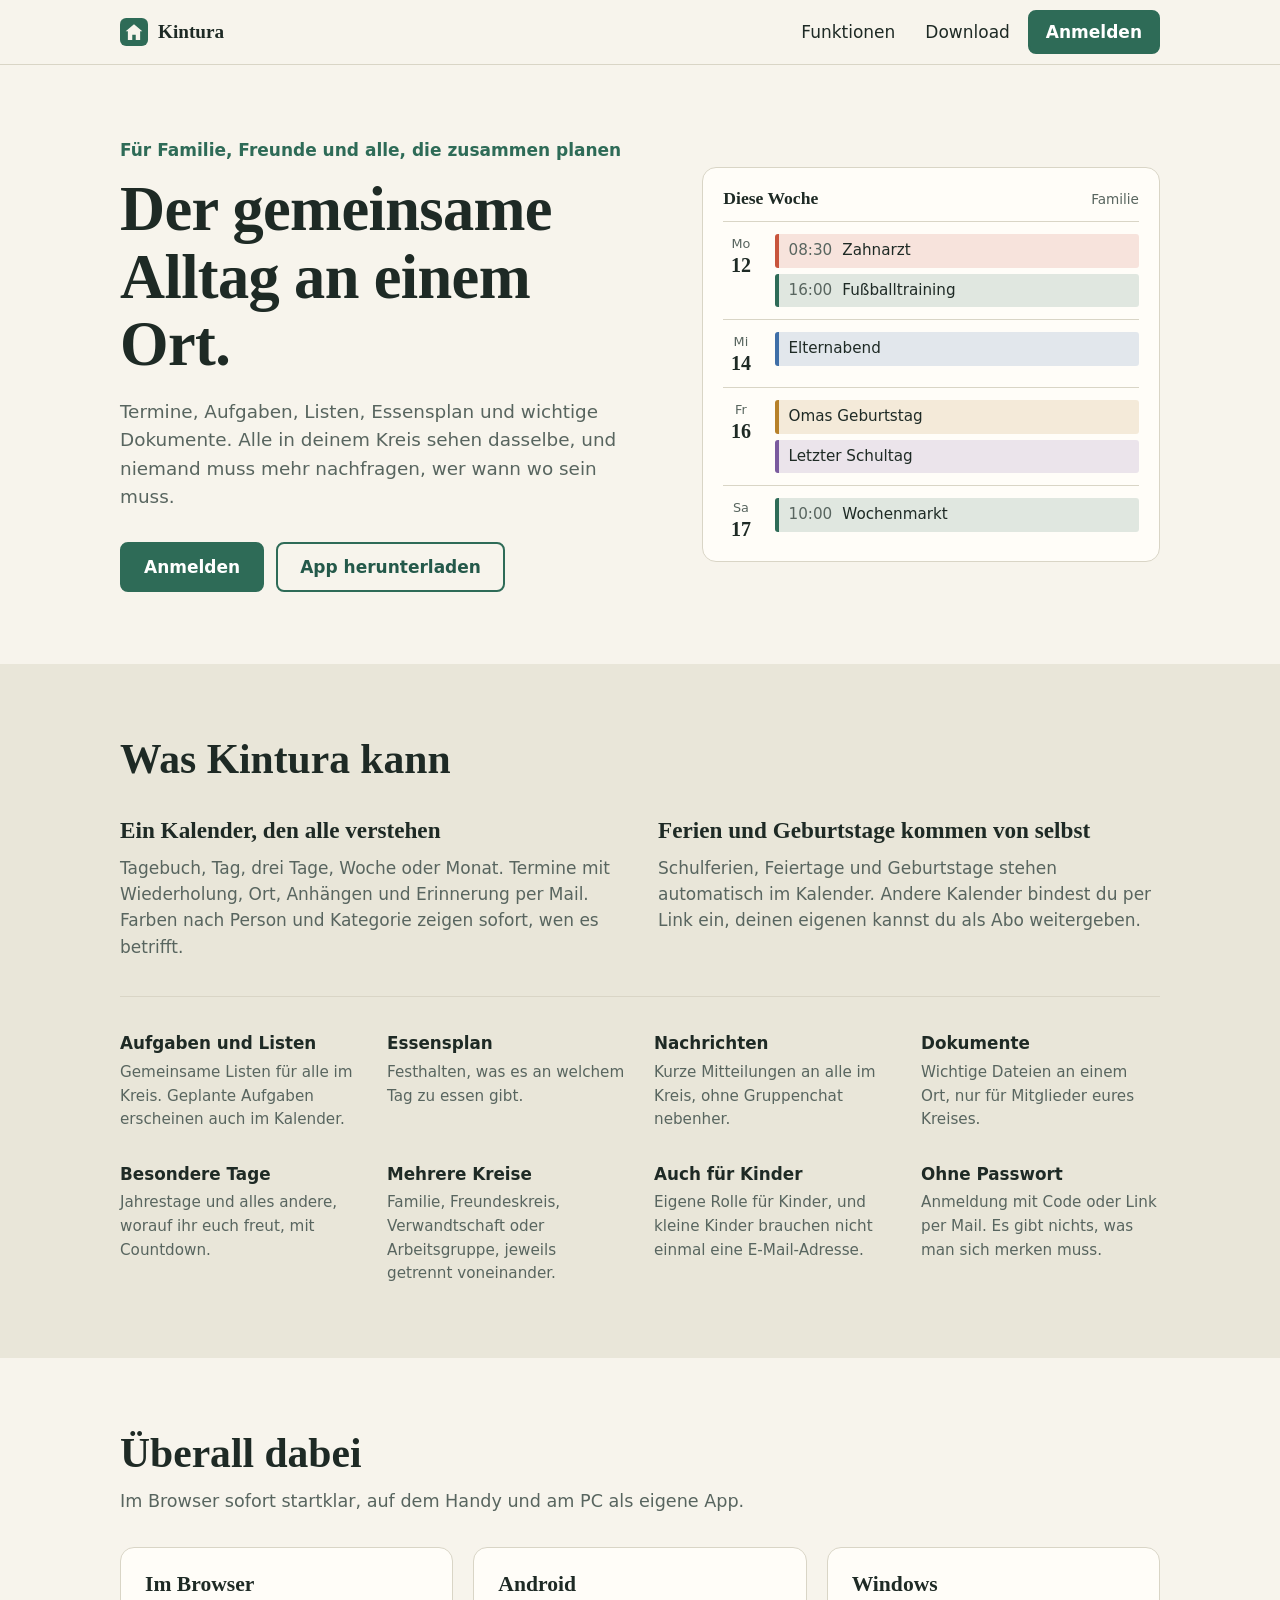
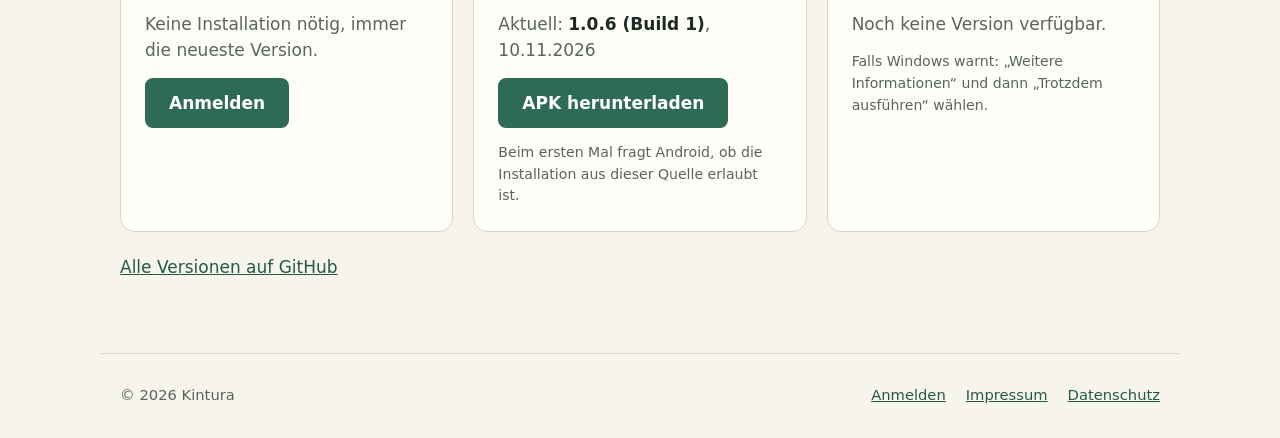
==== website/public/index.html @ f8f8dcb3 "init" ====
<!doctype html>
<html lang="de" data-repo="__REPO_URL__">
<head>
  <meta charset="utf-8">
  <meta name="viewport" content="width=device-width, initial-scale=1">
  <meta http-equiv="Content-Security-Policy" content="default-src 'self'; base-uri 'none'">
  <title>Kintura – der gemeinsame Alltag an einem Ort</title>
  <meta name="description" content="Kalender, Aufgaben, Listen, Essensplan und Dokumente für Familie, Freundeskreis, Verwandtschaft oder Arbeitsgruppe. Im Browser, auf Android und unter Windows.">
  <meta name="theme-color" content="#2e6b57">
  <link rel="icon" href="favicon.svg" type="image/svg+xml">
  <link rel="stylesheet" href="styles.css">
  <script src="app.js" defer></script>
</head>
<body>
  <header class="top">
    <div class="wrap top-row">
      <a class="brand" href="#start"><img src="favicon.svg" alt="" width="28" height="28">Kintura</a>
      <nav aria-label="Hauptmenü">
        <a class="nav-link" href="#funktionen">Funktionen</a>
        <a class="nav-link" href="#download">Download</a>
        <a class="button small" href="__APP_URL__">Anmelden</a>
      </nav>
    </div>
  </header>

  <main id="start">
    <section class="hero wrap">
      <div>
        <p class="eyebrow">Für Familie, Freunde und alle, die zusammen planen</p>
        <h1>Der gemeinsame Alltag an einem Ort.</h1>
        <p class="lede">Termine, Aufgaben, Listen, Essensplan und wichtige Dokumente. Alle in deinem Kreis sehen dasselbe, und niemand muss mehr nachfragen, wer wann wo sein muss.</p>
        <div class="actions">
          <a class="button" href="__APP_URL__">Anmelden</a>
          <a class="button ghost" href="#download">App herunterladen</a>
        </div>
      </div>

      <div class="preview" aria-hidden="true">
        <div class="preview-head"><span>Diese Woche</span><span class="preview-kreis">Familie</span></div>
        <ol class="agenda">
          <li><span class="day">Mo<b>12</b></span><div><p class="event c1"><time>08:30</time>Zahnarzt</p><p class="event c2"><time>16:00</time>Fußballtraining</p></div></li>
          <li><span class="day">Mi<b>14</b></span><div><p class="event c3">Elternabend</p></div></li>
          <li><span class="day">Fr<b>16</b></span><div><p class="event c4">Omas Geburtstag</p><p class="event c5">Letzter Schultag</p></div></li>
          <li><span class="day">Sa<b>17</b></span><div><p class="event c2"><time>10:00</time>Wochenmarkt</p></div></li>
        </ol>
      </div>
    </section>

    <section id="funktionen" class="band">
      <div class="wrap">
        <h2>Was Kintura kann</h2>

        <div class="lead-features">
          <article>
            <h3>Ein Kalender, den alle verstehen</h3>
            <p>Tagebuch, Tag, drei Tage, Woche oder Monat. Termine mit Wiederholung, Ort, Anhängen und Erinnerung per Mail. Farben nach Person und Kategorie zeigen sofort, wen es betrifft.</p>
          </article>
          <article>
            <h3>Ferien und Geburtstage kommen von selbst</h3>
            <p>Schulferien, Feiertage und Geburtstage stehen automatisch im Kalender. Andere Kalender bindest du per Link ein, deinen eigenen kannst du als Abo weitergeben.</p>
          </article>
        </div>

        <ul class="features">
          <li><h3>Aufgaben und Listen</h3><p>Gemeinsame Listen für alle im Kreis. Geplante Aufgaben erscheinen auch im Kalender.</p></li>
          <li><h3>Essensplan</h3><p>Festhalten, was es an welchem Tag zu essen gibt.</p></li>
          <li><h3>Nachrichten</h3><p>Kurze Mitteilungen an alle im Kreis, ohne Gruppenchat nebenher.</p></li>
          <li><h3>Dokumente</h3><p>Wichtige Dateien an einem Ort, nur für Mitglieder eures Kreises.</p></li>
          <li><h3>Besondere Tage</h3><p>Jahrestage und alles andere, worauf ihr euch freut, mit Countdown.</p></li>
          <li><h3>Mehrere Kreise</h3><p>Familie, Freundeskreis, Verwandtschaft oder Arbeitsgruppe, jeweils getrennt voneinander.</p></li>
          <li><h3>Auch für Kinder</h3><p>Eigene Rolle für Kinder, und kleine Kinder brauchen nicht einmal eine E-Mail-Adresse.</p></li>
          <li><h3>Ohne Passwort</h3><p>Anmeldung mit Code oder Link per Mail. Es gibt nichts, was man sich merken muss.</p></li>
        </ul>
      </div>
    </section>

    <section id="download" class="wrap downloads">
      <h2>Überall dabei</h2>
      <p class="section-lede">Im Browser sofort startklar, auf dem Handy und am PC als eigene App.</p>

      <div class="platforms">
        <article class="platform">
          <h3>Im Browser</h3>
          <p class="status">Keine Installation nötig, immer die neueste Version.</p>
          <a class="button" href="__APP_URL__">Anmelden</a>
        </article>

        <article class="platform" data-platform="android" data-extension=".apk">
          <h3>Android</h3>
          <p class="status" data-status>Downloads werden geladen …</p>
          <a class="button" data-download hidden>APK herunterladen</a>
          <p class="hint">Beim ersten Mal fragt Android, ob die Installation aus dieser Quelle erlaubt ist.</p>
          <details data-older hidden><summary>Frühere Versionen</summary><ul class="versions"></ul></details>
        </article>

        <article class="platform" data-platform="windows" data-extension=".exe">
          <h3>Windows</h3>
          <p class="status" data-status>Downloads werden geladen …</p>
          <a class="button" data-download hidden>Installer herunterladen</a>
          <p class="hint">Falls Windows warnt: „Weitere Informationen“ und dann „Trotzdem ausführen“ wählen.</p>
          <details data-older hidden><summary>Frühere Versionen</summary><ul class="versions"></ul></details>
        </article>
      </div>

      <noscript><p class="section-lede">Die Downloads brauchen JavaScript.</p></noscript>
      <p class="all-releases"><a href="__REPO_URL__/releases">Alle Versionen auf GitHub</a></p>
    </section>
  </main>

  <footer class="wrap foot">
    <span>© 2026 Kintura</span>
    <div class="foot-links">
      <a href="__APP_URL__">Anmelden</a>
      <a href="impressum.html">Impressum</a>
      <a href="datenschutz.html">Datenschutz</a>
    </div>
  </footer>
</body>
</html>
---- website/public/styles.css ----
:root {
  color-scheme: light dark;
  --paper: #f7f4ec;
  --surface: #fffdf8;
  --band: #e9e6d9;
  --ink: #1e2a25;
  --muted: #58655f;
  --line: #d9d5c6;
  --brand: #2e6b57;
  --brand-ink: #ffffff;
  --link: #24594a;
  --c1: #c8553d;
  --c2: #2e6b57;
  --c3: #3f6fa8;
  --c4: #b7812a;
  --c5: #7a5a9e;
  --serif: Charter, "Bitstream Charter", "Sitka Text", Cambria, Georgia, serif;
  --sans: system-ui, -apple-system, "Segoe UI", Roboto, sans-serif;
}

@media (prefers-color-scheme: dark) {
  :root {
    --paper: #141a17;
    --surface: #1c2420;
    --band: #19201c;
    --ink: #ecefe8;
    --muted: #a5b1aa;
    --line: #313c36;
    --brand: #7fc8ae;
    --brand-ink: #10231b;
    --link: #8fd3bb;
    --c1: #e58872;
    --c2: #7fc8ae;
    --c3: #8db4e3;
    --c4: #dcb266;
    --c5: #bda0dc;
  }
}

* { box-sizing: border-box; }

html { scroll-behavior: smooth; scroll-padding-top: 5rem; }

@media (prefers-reduced-motion: reduce) {
  html { scroll-behavior: auto; }
}

body {
  margin: 0;
  background: var(--paper);
  color: var(--ink);
  font: 17px/1.55 var(--sans);
}

h1, h2, h3, p, ol, ul { margin: 0; padding: 0; }
ol, ul { list-style: none; }
a { color: var(--link); }
[hidden] { display: none !important; }

:focus-visible { outline: 3px solid var(--c3); outline-offset: 2px; }

.wrap { max-width: 1080px; margin-inline: auto; padding-inline: 20px; }

.top {
  position: sticky;
  top: 0;
  z-index: 10;
  background: var(--paper);
  border-bottom: 1px solid var(--line);
}
.top-row { display: flex; align-items: center; justify-content: space-between; min-height: 64px; gap: 12px; }
.brand { display: inline-flex; align-items: center; gap: 10px; color: var(--ink); font: 700 1.2rem var(--serif); text-decoration: none; }
nav { display: flex; align-items: center; gap: 6px; }
.nav-link { display: inline-flex; align-items: center; min-height: 44px; padding-inline: 12px; color: var(--ink); text-decoration: none; }
.nav-link:hover { text-decoration: underline; }

.button {
  display: inline-flex;
  align-items: center;
  justify-content: center;
  min-height: 48px;
  padding: 10px 22px;
  border: 2px solid var(--brand);
  border-radius: 8px;
  background: var(--brand);
  color: var(--brand-ink);
  font-weight: 600;
  text-decoration: none;
}
.button:hover { filter: brightness(1.1); }
.button.ghost { background: transparent; color: var(--link); }
.button.small { min-height: 44px; padding: 6px 16px; }

.hero {
  display: grid;
  grid-template-columns: 1.15fr 1fr;
  gap: 56px;
  align-items: center;
  padding-block: 72px;
}
.eyebrow { color: var(--brand); font-weight: 600; }
h1 { margin-top: 12px; font: 700 clamp(2.5rem, 6vw, 3.9rem)/1.08 var(--serif); letter-spacing: -0.01em; }
.lede { margin-top: 20px; max-width: 34em; color: var(--muted); font-size: 1.15rem; }
.actions { display: flex; flex-wrap: wrap; gap: 12px; margin-top: 30px; }

.preview {
  padding: 20px;
  border: 1px solid var(--line);
  border-radius: 14px;
  background: var(--surface);
}
.preview-head { display: flex; justify-content: space-between; align-items: baseline; padding-bottom: 12px; border-bottom: 1px solid var(--line); font: 700 1.1rem var(--serif); }
.preview-kreis { color: var(--muted); font: 500 0.85rem var(--sans); }
.agenda li { display: flex; gap: 16px; padding-block: 12px; border-bottom: 1px solid var(--line); }
.agenda li:last-child { border-bottom: 0; padding-bottom: 0; }
.agenda li > div { flex: 1; display: grid; align-content: start; gap: 6px; }
.day { width: 2.2rem; color: var(--muted); font-size: 0.8rem; text-align: center; }
.day b { display: block; color: var(--ink); font: 700 1.25rem var(--serif); }
.event { display: flex; gap: 10px; padding: 5px 10px; border-left: 4px solid var(--tone); border-radius: 3px; background: color-mix(in srgb, var(--tone) 15%, transparent); font-size: 0.95rem; }
.event time { color: var(--muted); font-variant-numeric: tabular-nums; }
.c1 { --tone: var(--c1); }
.c2 { --tone: var(--c2); }
.c3 { --tone: var(--c3); }
.c4 { --tone: var(--c4); }
.c5 { --tone: var(--c5); }

.band { padding-block: 72px; background: var(--band); }
h2 { font: 700 clamp(1.9rem, 4vw, 2.6rem)/1.15 var(--serif); }
h3 { font-size: 1.05rem; line-height: 1.3; }
.lead-features { display: grid; grid-template-columns: 1fr 1fr; gap: 36px; margin-top: 32px; padding-bottom: 36px; border-bottom: 1px solid var(--line); }
.lead-features h3 { font: 700 1.45rem/1.25 var(--serif); }
.lead-features p { margin-top: 10px; color: var(--muted); }
.features { display: grid; grid-template-columns: repeat(4, 1fr); gap: 32px 28px; margin-top: 36px; }
.features p { margin-top: 6px; color: var(--muted); font-size: 0.95rem; }

.downloads { padding-block: 72px; }
.section-lede { margin-top: 10px; color: var(--muted); font-size: 1.1rem; }
.platforms { display: grid; grid-template-columns: repeat(3, 1fr); gap: 20px; margin-top: 32px; }
.platform { display: flex; flex-direction: column; align-items: flex-start; gap: 14px; padding: 24px; border: 1px solid var(--line); border-radius: 14px; background: var(--surface); }
.platform h3 { font: 700 1.35rem var(--serif); }
.status { color: var(--muted); }
.status b { color: var(--ink); }
.hint { color: var(--muted); font-size: 0.88rem; }
code { font-size: 0.95em; }
details { width: 100%; padding-top: 12px; border-top: 1px solid var(--line); }
summary { display: flex; align-items: center; min-height: 44px; cursor: pointer; color: var(--link); font-weight: 600; }
.versions li { display: flex; flex-wrap: wrap; justify-content: space-between; gap: 2px 12px; padding-block: 10px; border-top: 1px solid var(--line); font-size: 0.92rem; }
.versions small { color: var(--muted); font-size: 0.85rem; }
.versions a { display: inline-flex; align-items: center; min-height: 32px; font-weight: 600; }
.all-releases { margin-top: 22px; }

.foot { display: flex; flex-wrap: wrap; align-items: center; justify-content: space-between; gap: 8px 16px; padding-block: 20px; border-top: 1px solid var(--line); color: var(--muted); font-size: 0.92rem; }
.foot-links { display: flex; flex-wrap: wrap; gap: 0 20px; }
.foot-links a { display: inline-flex; align-items: center; min-height: 44px; }

.legal { max-width: 720px; padding-block: 48px 64px; }
.legal h1 { margin: 0 0 20px; font-size: clamp(2.2rem, 5vw, 3rem); }
.legal h2 { margin: 32px 0 8px; font-size: 1.3rem; }
.legal p:last-child > em { display: block; margin-top: 32px; color: var(--muted); font-size: 0.92rem; }

@media (max-width: 860px) {
  .hero { grid-template-columns: 1fr; gap: 40px; padding-block: 44px; }
  .band, .downloads { padding-block: 52px; }
  .lead-features { grid-template-columns: 1fr; gap: 26px; }
  .features { grid-template-columns: 1fr 1fr; gap: 26px 20px; }
  .platforms { grid-template-columns: 1fr; }
}

@media (max-width: 560px) {
  .nav-link { display: none; }
  .features { grid-template-columns: 1fr; }
  .actions .button, .platform .button { width: 100%; }
}
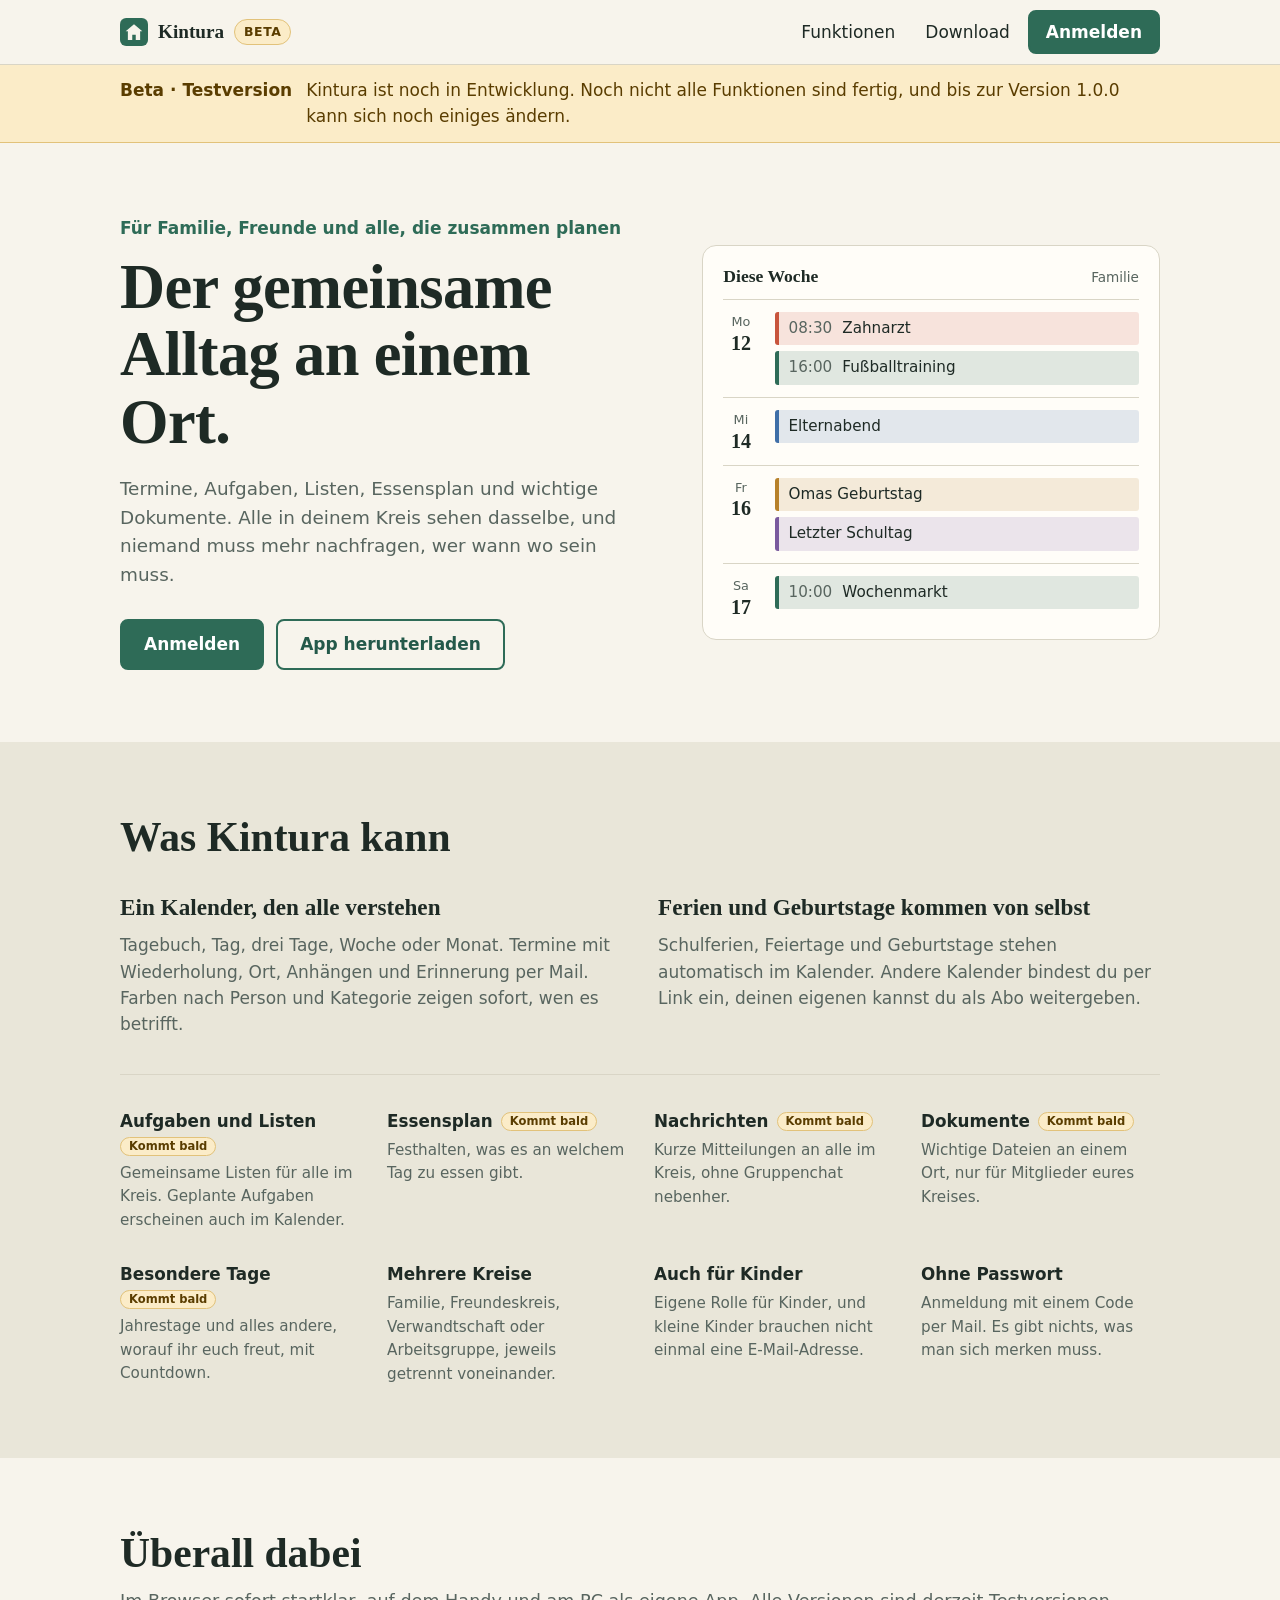
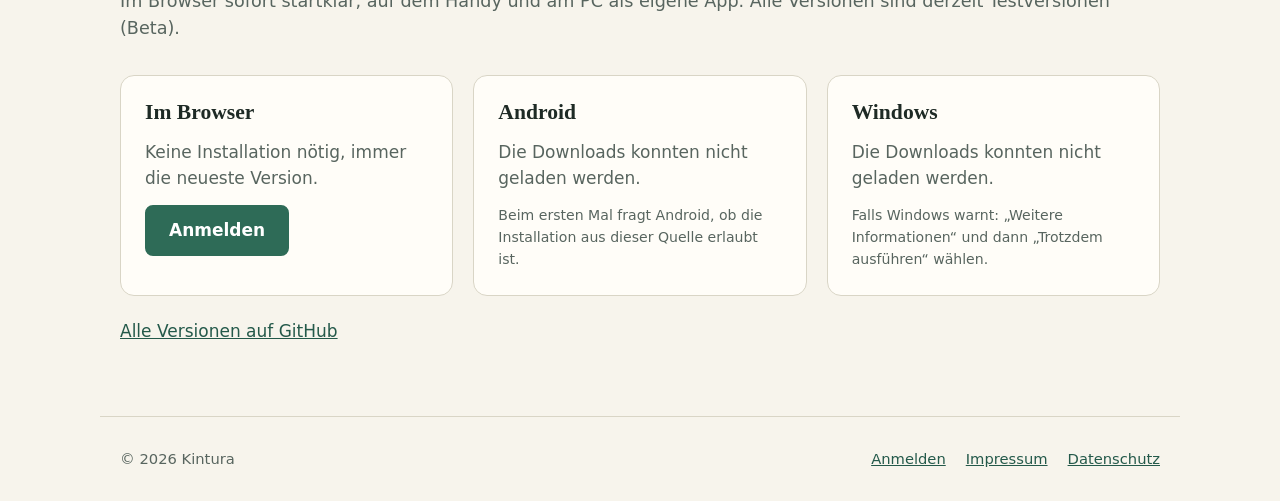
==== commit 0ad8cdab: "Einladungen mit Zustimmung, Mails ohne Links, Beta-Hinweis - Einladungen werden nicht mehr automatis" ====
--- a/website/public/index.html
+++ b/website/public/index.html
@@ -14,7 +14,7 @@
 <body>
   <header class="top">
     <div class="wrap top-row">
-      <a class="brand" href="#start"><img src="favicon.svg" alt="" width="28" height="28">Kintura</a>
+      <span class="brand-group"><a class="brand" href="#start"><img src="favicon.svg" alt="" width="28" height="28">Kintura</a><span class="beta-pill" title="Testversion: noch nicht alle Funktionen sind fertig">Beta</span></span>
       <nav aria-label="Hauptmenü">
         <a class="nav-link" href="#funktionen">Funktionen</a>
         <a class="nav-link" href="#download">Download</a>
@@ -22,6 +22,13 @@
       </nav>
     </div>
   </header>
+
+  <aside class="beta-band" aria-label="Hinweis zur Testversion">
+    <div class="wrap beta-row">
+      <strong>Beta · Testversion</strong>
+      <p>Kintura ist noch in Entwicklung. Noch nicht alle Funktionen sind fertig, und bis zur Version 1.0.0 kann sich noch einiges ändern.</p>
+    </div>
+  </aside>
 
   <main id="start">
     <section class="hero wrap">
@@ -62,21 +69,21 @@
         </div>
 
         <ul class="features">
-          <li><h3>Aufgaben und Listen</h3><p>Gemeinsame Listen für alle im Kreis. Geplante Aufgaben erscheinen auch im Kalender.</p></li>
-          <li><h3>Essensplan</h3><p>Festhalten, was es an welchem Tag zu essen gibt.</p></li>
-          <li><h3>Nachrichten</h3><p>Kurze Mitteilungen an alle im Kreis, ohne Gruppenchat nebenher.</p></li>
-          <li><h3>Dokumente</h3><p>Wichtige Dateien an einem Ort, nur für Mitglieder eures Kreises.</p></li>
-          <li><h3>Besondere Tage</h3><p>Jahrestage und alles andere, worauf ihr euch freut, mit Countdown.</p></li>
+          <li><h3>Aufgaben und Listen <span class="soon">Kommt bald</span></h3><p>Gemeinsame Listen für alle im Kreis. Geplante Aufgaben erscheinen auch im Kalender.</p></li>
+          <li><h3>Essensplan <span class="soon">Kommt bald</span></h3><p>Festhalten, was es an welchem Tag zu essen gibt.</p></li>
+          <li><h3>Nachrichten <span class="soon">Kommt bald</span></h3><p>Kurze Mitteilungen an alle im Kreis, ohne Gruppenchat nebenher.</p></li>
+          <li><h3>Dokumente <span class="soon">Kommt bald</span></h3><p>Wichtige Dateien an einem Ort, nur für Mitglieder eures Kreises.</p></li>
+          <li><h3>Besondere Tage <span class="soon">Kommt bald</span></h3><p>Jahrestage und alles andere, worauf ihr euch freut, mit Countdown.</p></li>
           <li><h3>Mehrere Kreise</h3><p>Familie, Freundeskreis, Verwandtschaft oder Arbeitsgruppe, jeweils getrennt voneinander.</p></li>
           <li><h3>Auch für Kinder</h3><p>Eigene Rolle für Kinder, und kleine Kinder brauchen nicht einmal eine E-Mail-Adresse.</p></li>
-          <li><h3>Ohne Passwort</h3><p>Anmeldung mit Code oder Link per Mail. Es gibt nichts, was man sich merken muss.</p></li>
+          <li><h3>Ohne Passwort</h3><p>Anmeldung mit einem Code per Mail. Es gibt nichts, was man sich merken muss.</p></li>
         </ul>
       </div>
     </section>
 
     <section id="download" class="wrap downloads">
       <h2>Überall dabei</h2>
-      <p class="section-lede">Im Browser sofort startklar, auf dem Handy und am PC als eigene App.</p>
+      <p class="section-lede">Im Browser sofort startklar, auf dem Handy und am PC als eigene App. Alle Versionen sind derzeit Testversionen (Beta).</p>
 
       <div class="platforms">
         <article class="platform">
--- a/website/public/styles.css
+++ b/website/public/styles.css
@@ -14,6 +14,9 @@
   --c3: #3f6fa8;
   --c4: #b7812a;
   --c5: #7a5a9e;
+  --beta-bg: #fbecc8;
+  --beta-ink: #5a3d00;
+  --beta-line: #e2c27a;
   --serif: Charter, "Bitstream Charter", "Sitka Text", Cambria, Georgia, serif;
   --sans: system-ui, -apple-system, "Segoe UI", Roboto, sans-serif;
 }
@@ -34,6 +37,9 @@
     --c3: #8db4e3;
     --c4: #dcb266;
     --c5: #bda0dc;
+    --beta-bg: #3a2e12;
+    --beta-ink: #f3dca3;
+    --beta-line: #6b5524;
   }
 }
 
@@ -70,6 +76,23 @@
 }
 .top-row { display: flex; align-items: center; justify-content: space-between; min-height: 64px; gap: 12px; }
 .brand { display: inline-flex; align-items: center; gap: 10px; color: var(--ink); font: 700 1.2rem var(--serif); text-decoration: none; }
+.brand-group { display: inline-flex; align-items: center; gap: 10px; }
+.beta-pill {
+  padding: 2px 9px;
+  border: 1px solid var(--beta-line);
+  border-radius: 999px;
+  background: var(--beta-bg);
+  color: var(--beta-ink);
+  font-size: 0.78rem;
+  font-weight: 700;
+  letter-spacing: 0.04em;
+  text-transform: uppercase;
+}
+
+.beta-band { background: var(--beta-bg); color: var(--beta-ink); border-bottom: 1px solid var(--beta-line); }
+.beta-row { display: flex; flex-wrap: wrap; align-items: baseline; gap: 4px 14px; padding-block: 12px; }
+.beta-row p { flex: 1 1 24em; }
+
 nav { display: flex; align-items: center; gap: 6px; }
 .nav-link { display: inline-flex; align-items: center; min-height: 44px; padding-inline: 12px; color: var(--ink); text-decoration: none; }
 .nav-link:hover { text-decoration: underline; }
@@ -132,6 +155,18 @@
 .lead-features p { margin-top: 10px; color: var(--muted); }
 .features { display: grid; grid-template-columns: repeat(4, 1fr); gap: 32px 28px; margin-top: 36px; }
 .features p { margin-top: 6px; color: var(--muted); font-size: 0.95rem; }
+.features h3 { display: flex; flex-wrap: wrap; align-items: center; gap: 4px 8px; }
+.soon {
+  display: inline-block;
+  padding: 1px 8px;
+  border: 1px solid var(--beta-line);
+  border-radius: 999px;
+  background: var(--beta-bg);
+  color: var(--beta-ink);
+  font-size: 0.72rem;
+  font-weight: 600;
+  white-space: nowrap;
+}
 
 .downloads { padding-block: 72px; }
 .section-lede { margin-top: 10px; color: var(--muted); font-size: 1.1rem; }
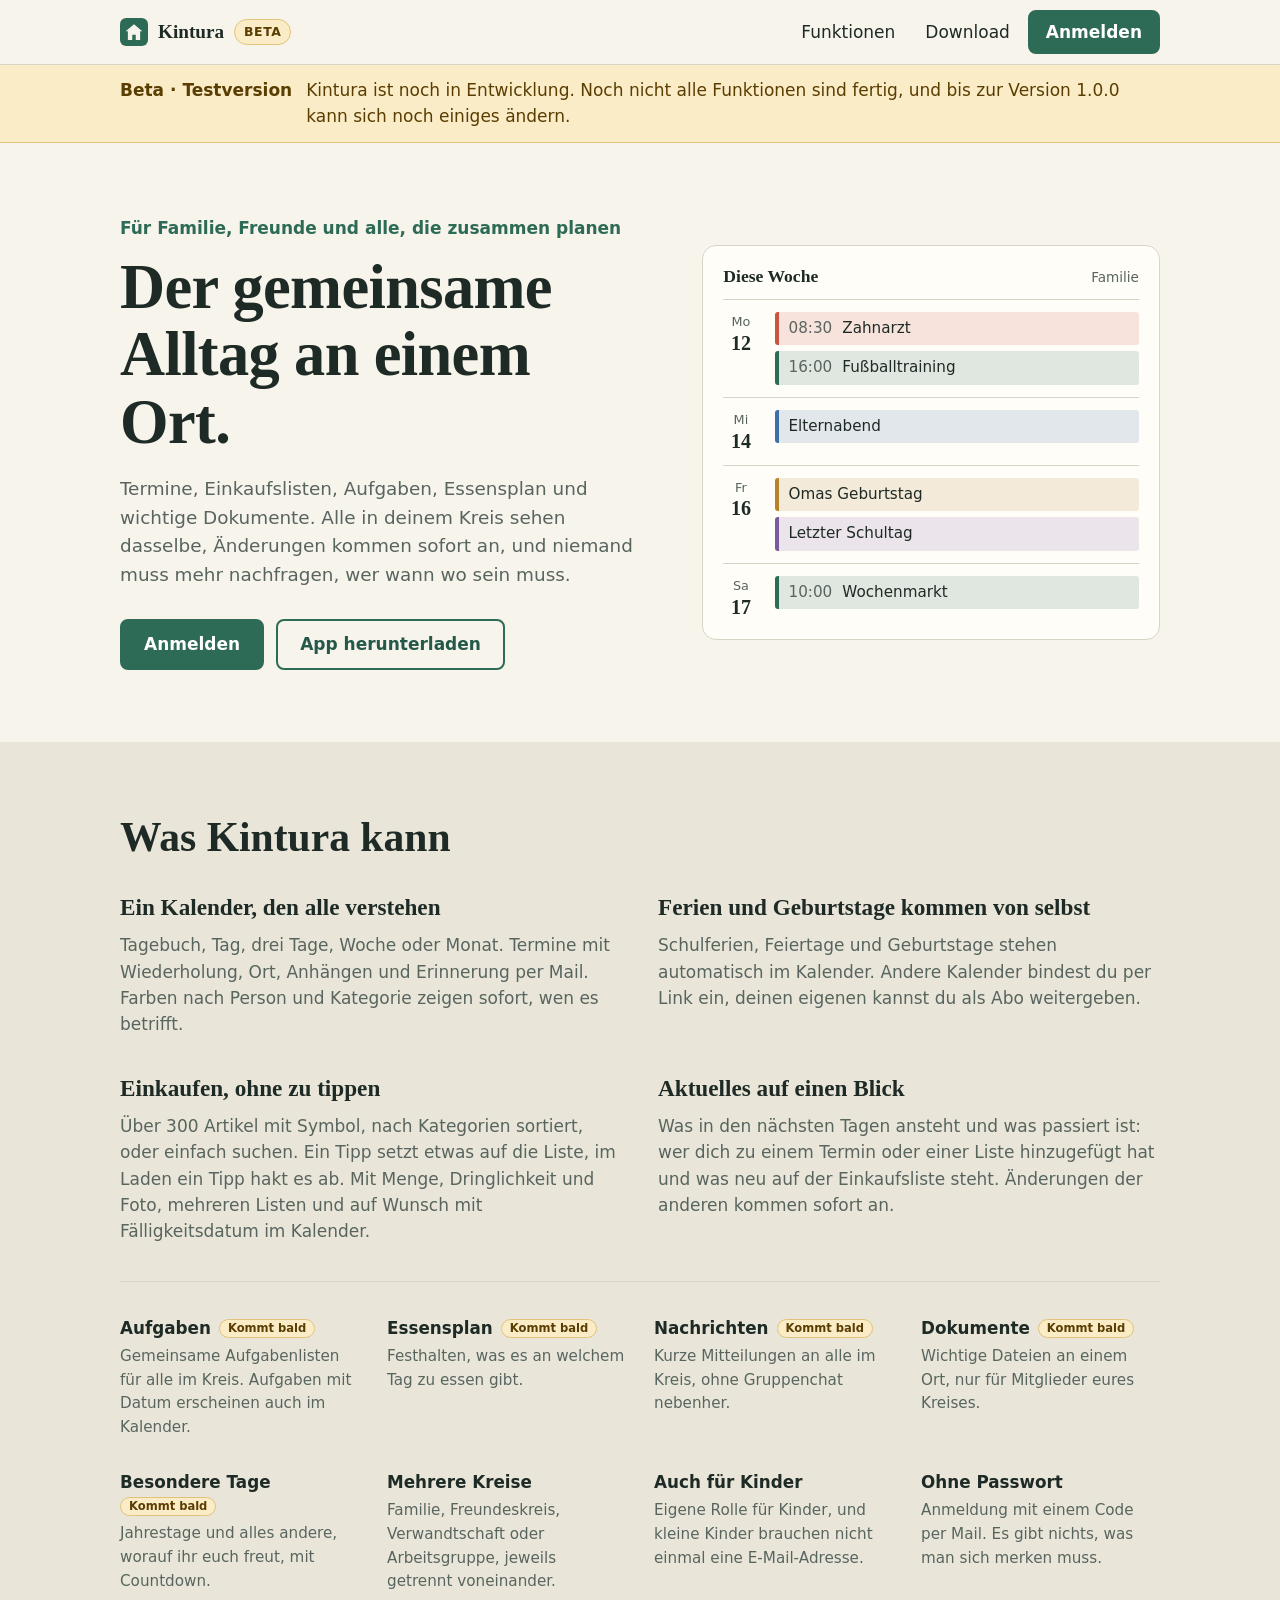
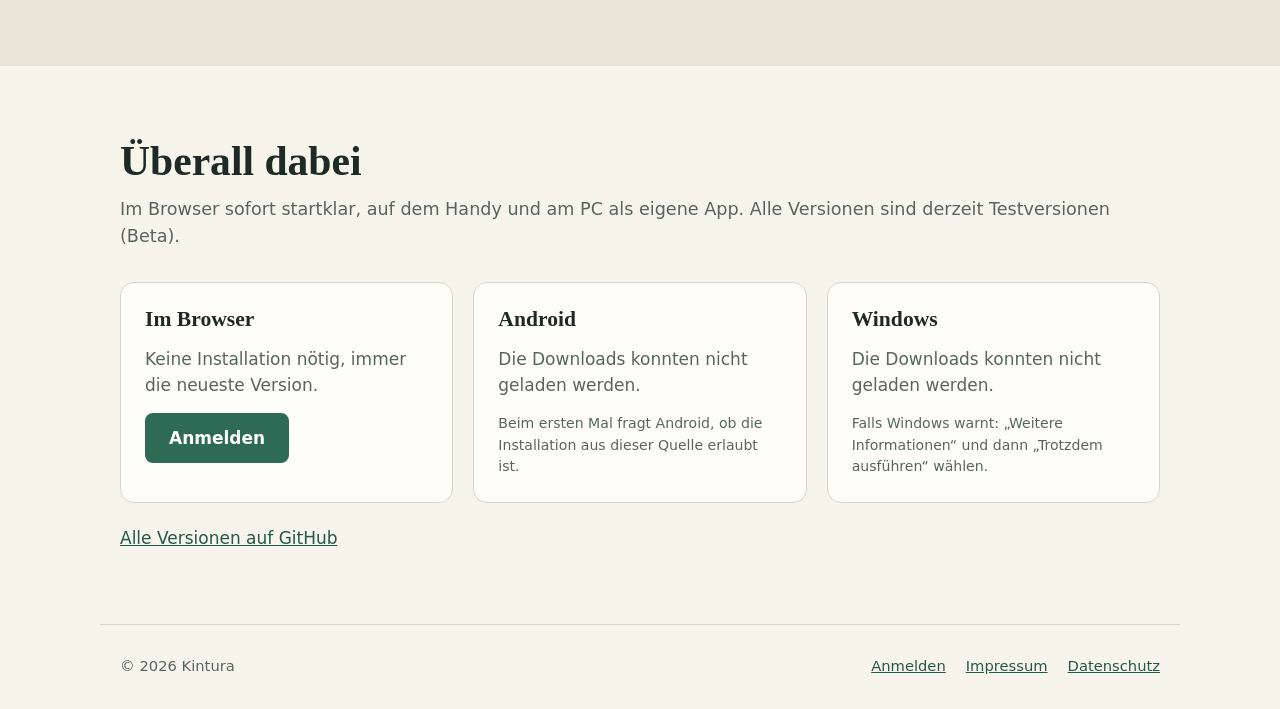
==== commit d92b05ba: "Website: Einkaufslisten und Aktuelles vorstellen Co-Authored-By: Claude Opus 5.5 <noreply@anthropic." ====
--- a/website/public/index.html
+++ b/website/public/index.html
@@ -5,7 +5,7 @@
   <meta name="viewport" content="width=device-width, initial-scale=1">
   <meta http-equiv="Content-Security-Policy" content="default-src 'self'; base-uri 'none'">
   <title>Kintura – der gemeinsame Alltag an einem Ort</title>
-  <meta name="description" content="Kalender, Aufgaben, Listen, Essensplan und Dokumente für Familie, Freundeskreis, Verwandtschaft oder Arbeitsgruppe. Im Browser, auf Android und unter Windows.">
+  <meta name="description" content="Kalender, Einkaufslisten, Aufgaben, Essensplan und Dokumente für Familie, Freundeskreis, Verwandtschaft oder Arbeitsgruppe. Im Browser, auf Android und unter Windows.">
   <meta name="theme-color" content="#2e6b57">
   <link rel="icon" href="favicon.svg" type="image/svg+xml">
   <link rel="stylesheet" href="styles.css">
@@ -35,7 +35,7 @@
       <div>
         <p class="eyebrow">Für Familie, Freunde und alle, die zusammen planen</p>
         <h1>Der gemeinsame Alltag an einem Ort.</h1>
-        <p class="lede">Termine, Aufgaben, Listen, Essensplan und wichtige Dokumente. Alle in deinem Kreis sehen dasselbe, und niemand muss mehr nachfragen, wer wann wo sein muss.</p>
+        <p class="lede">Termine, Einkaufslisten, Aufgaben, Essensplan und wichtige Dokumente. Alle in deinem Kreis sehen dasselbe, Änderungen kommen sofort an, und niemand muss mehr nachfragen, wer wann wo sein muss.</p>
         <div class="actions">
           <a class="button" href="__APP_URL__">Anmelden</a>
           <a class="button ghost" href="#download">App herunterladen</a>
@@ -66,10 +66,18 @@
             <h3>Ferien und Geburtstage kommen von selbst</h3>
             <p>Schulferien, Feiertage und Geburtstage stehen automatisch im Kalender. Andere Kalender bindest du per Link ein, deinen eigenen kannst du als Abo weitergeben.</p>
           </article>
+          <article>
+            <h3>Einkaufen, ohne zu tippen</h3>
+            <p>Über 300 Artikel mit Symbol, nach Kategorien sortiert, oder einfach suchen. Ein Tipp setzt etwas auf die Liste, im Laden ein Tipp hakt es ab. Mit Menge, Dringlichkeit und Foto, mehreren Listen und auf Wunsch mit Fälligkeitsdatum im Kalender.</p>
+          </article>
+          <article>
+            <h3>Aktuelles auf einen Blick</h3>
+            <p>Was in den nächsten Tagen ansteht und was passiert ist: wer dich zu einem Termin oder einer Liste hinzugefügt hat und was neu auf der Einkaufsliste steht. Änderungen der anderen kommen sofort an.</p>
+          </article>
         </div>
 
         <ul class="features">
-          <li><h3>Aufgaben und Listen <span class="soon">Kommt bald</span></h3><p>Gemeinsame Listen für alle im Kreis. Geplante Aufgaben erscheinen auch im Kalender.</p></li>
+          <li><h3>Aufgaben <span class="soon">Kommt bald</span></h3><p>Gemeinsame Aufgabenlisten für alle im Kreis. Aufgaben mit Datum erscheinen auch im Kalender.</p></li>
           <li><h3>Essensplan <span class="soon">Kommt bald</span></h3><p>Festhalten, was es an welchem Tag zu essen gibt.</p></li>
           <li><h3>Nachrichten <span class="soon">Kommt bald</span></h3><p>Kurze Mitteilungen an alle im Kreis, ohne Gruppenchat nebenher.</p></li>
           <li><h3>Dokumente <span class="soon">Kommt bald</span></h3><p>Wichtige Dateien an einem Ort, nur für Mitglieder eures Kreises.</p></li>
